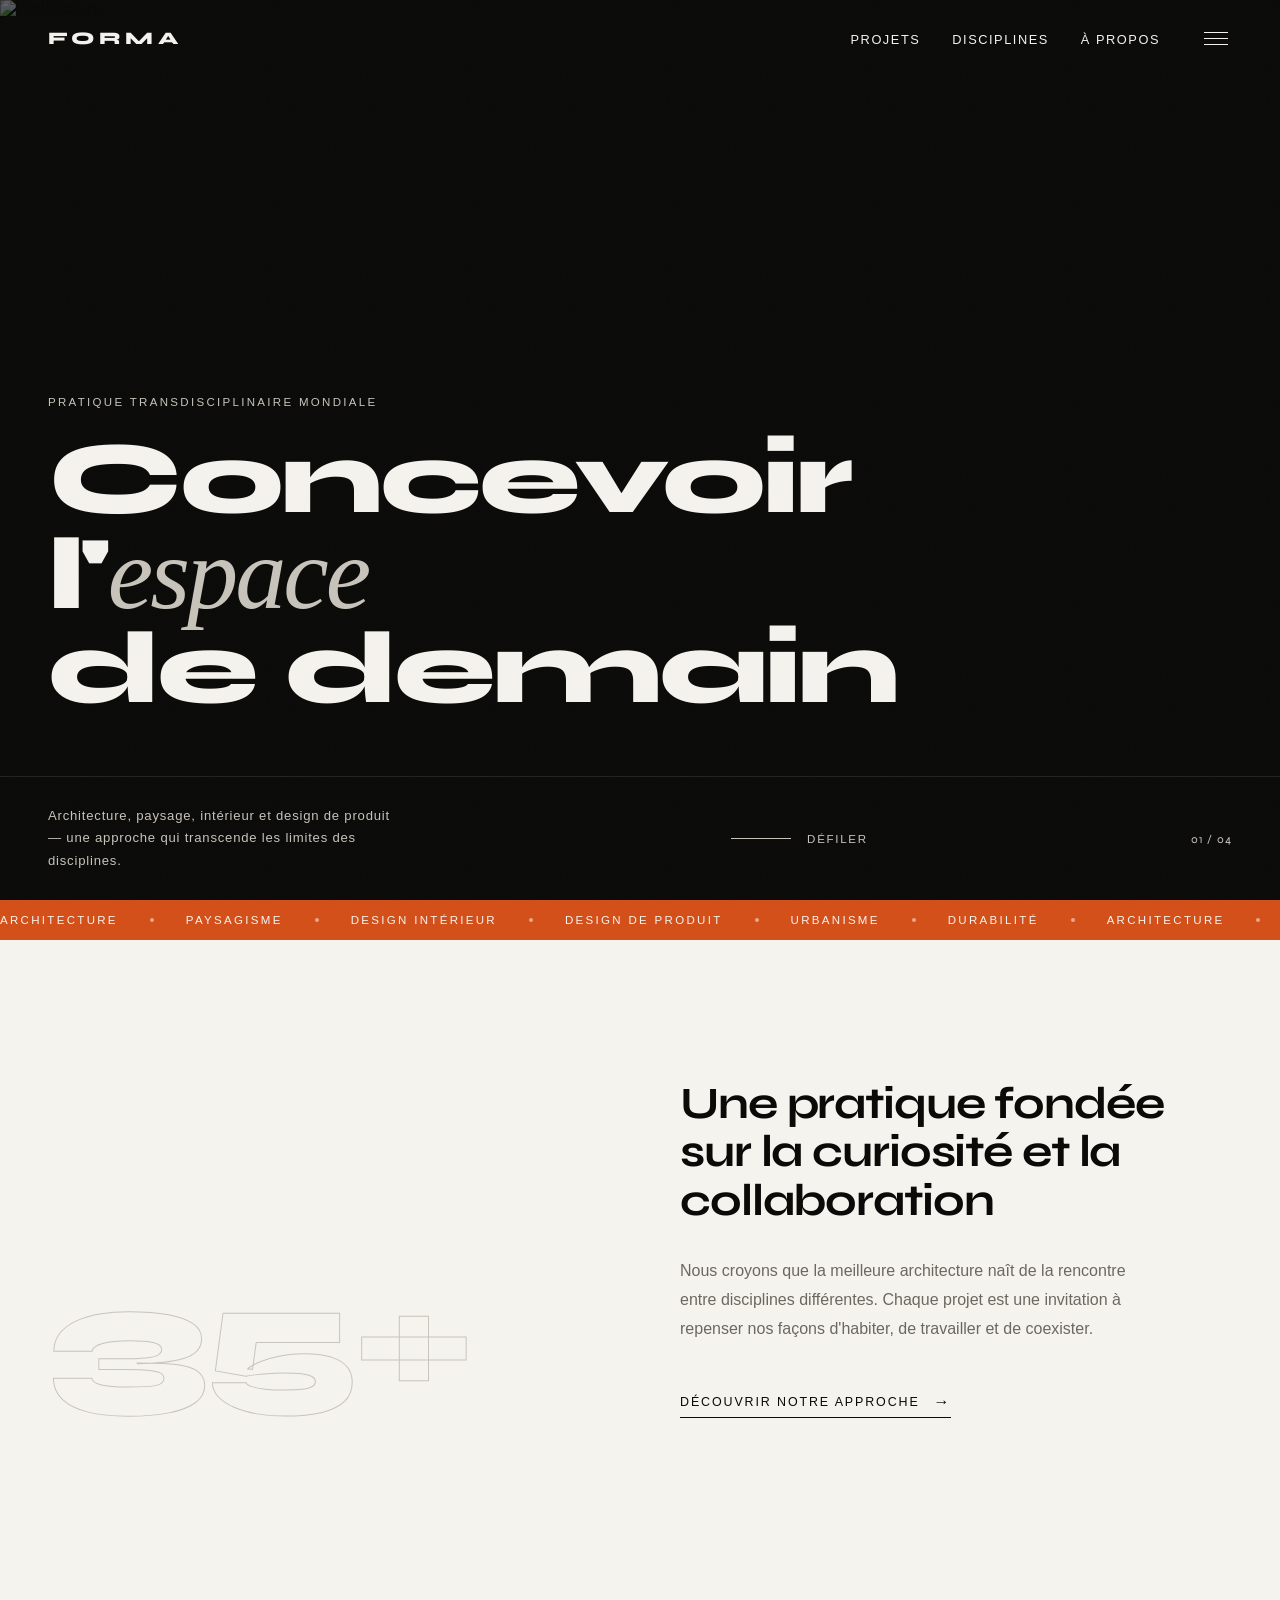
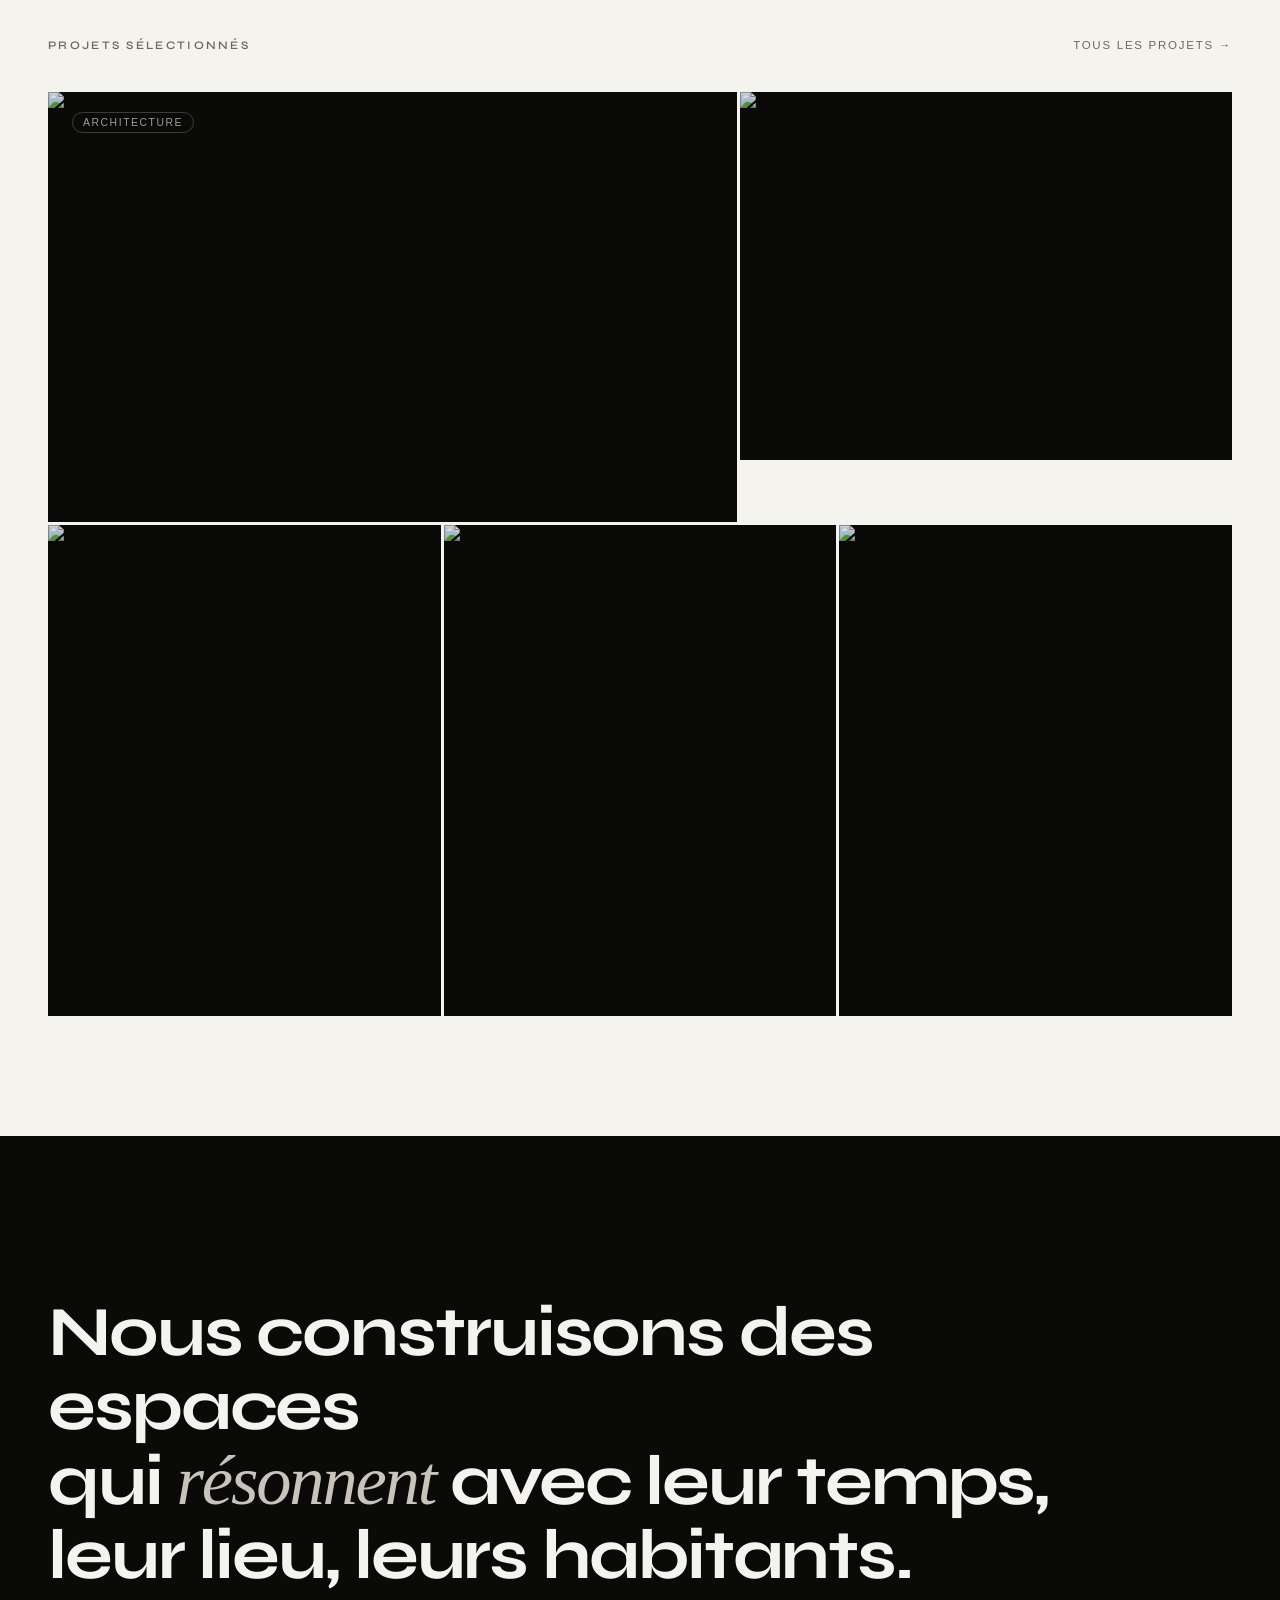
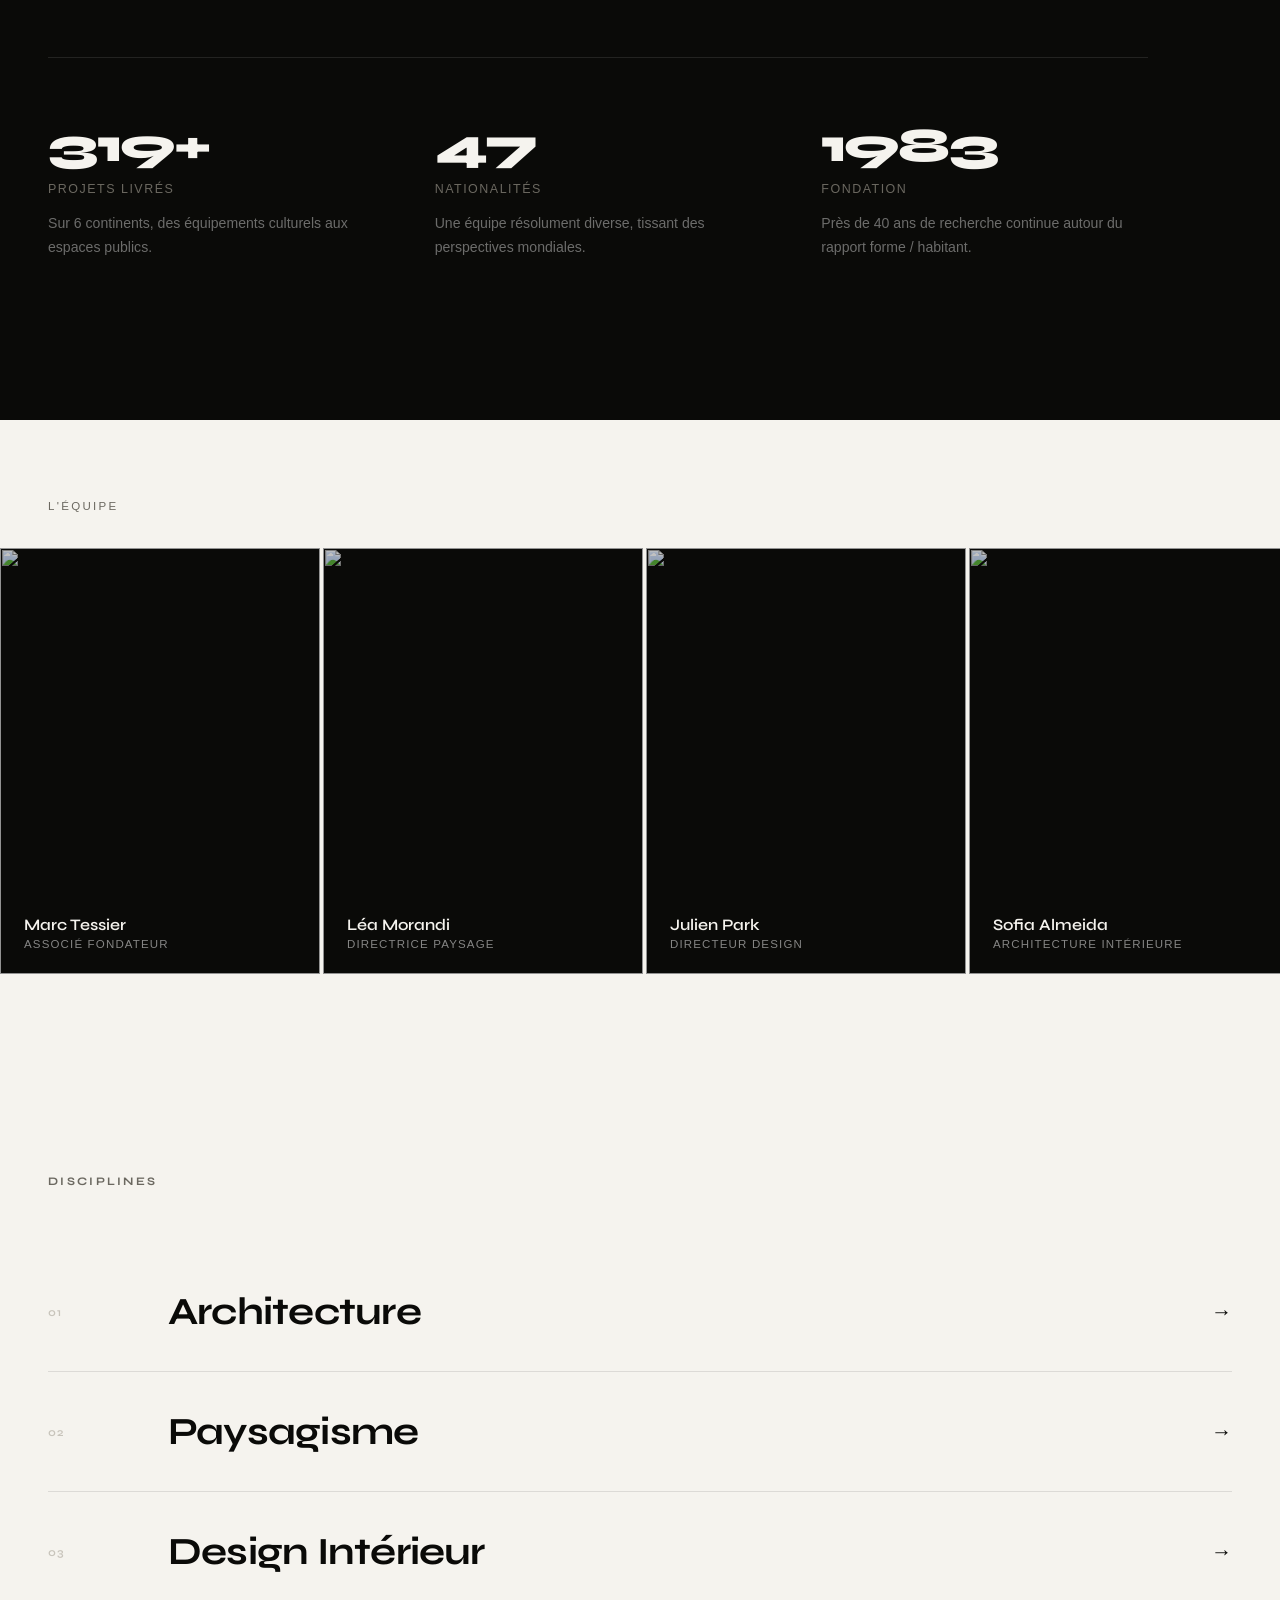
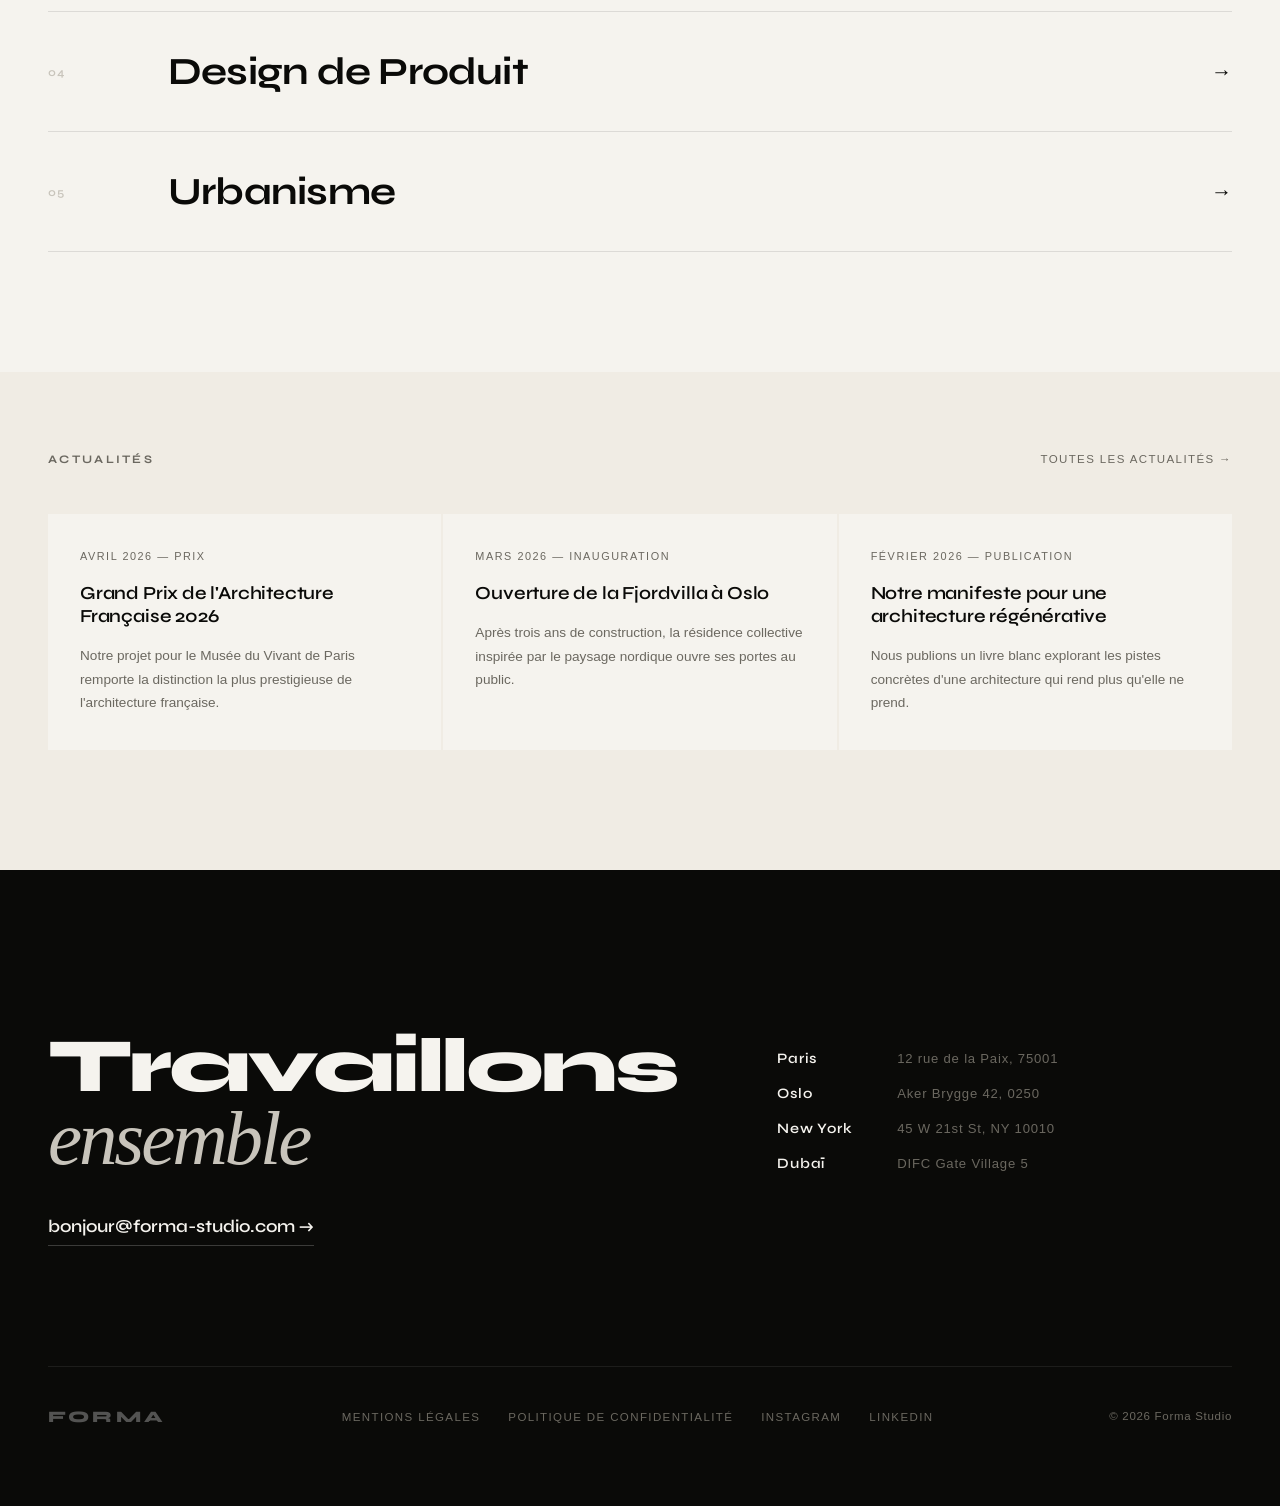
==== index.html @ c15c1950 "Add files via upload" ====
<!DOCTYPE html>
<html lang="fr">
<head>
<meta charset="UTF-8">
<meta name="viewport" content="width=device-width, initial-scale=1.0">
<title>FORMA — Architecture & Design</title>
<link rel="preconnect" href="https://fonts.googleapis.com">
<link rel="preconnect" href="https://fonts.gstatic.com" crossorigin>
<link href="https://fonts.googleapis.com/css2?family=Editorial+New:ital,wght@0,400;0,700;1,400&family=Neue+Montreal:wght@300;400;500&family=Syne:wght@400;500;600;700;800&display=swap" rel="stylesheet">
<link rel="stylesheet" href="styles.css">
</head>
<body>

<!-- CURSOR -->
<div class="cursor" id="cursor"></div>
<div class="cursor-ring" id="cursorRing"></div>

<!-- PAGE TRANSITION -->
<div class="page-transition" id="pageTransition"></div>

<!-- NAV -->
<nav id="mainNav">
  <a href="#" class="nav-logo">Forma</a>
  <div class="nav-right">
    <ul class="nav-links" id="navLinks">
      <li><a href="projets.html">Projets</a></li>
      <li><a href="disciplines.html">Disciplines</a></li>
      <li><a href="apropos.html">À Propos</a></li>
    </ul>
    <button class="menu-btn" id="menuBtn" aria-label="Menu">
      <span></span><span></span><span></span>
    </button>
  </div>
</nav>

<!-- FULLSCREEN MENU -->
<div class="fullmenu" id="fullmenu">
  <ul class="fullmenu-nav">
    <li><a href="projets.html">Projets</a></li>
    <li><a href="disciplines.html">Disciplines</a></li>
    <li><a href="apropos.html">À Propos</a></li>
    <li><a href="actualites.html">Actualités</a></li>
    <li><a href="durabilite.html">Durabilité</a></li>
    <li><a href="#contact">Contact</a></li>
  </ul>
  <div class="fullmenu-info">
    <div>
      <a href="#">Instagram</a><br>
      <a href="#">LinkedIn</a>
    </div>
    <div>
      Paris · Oslo<br>New York · Dubaï
    </div>
  </div>
</div>

<!-- HERO -->
<section class="hero" id="hero">
  <div class="hero-bg" id="heroBg">
    <img class="hero-bg-img active" id="heroImg"
      src="https://images.unsplash.com/photo-1487958449943-2429e8be8625?w=1800&q=80"
      alt="Architecture">
  </div>
  <div class="hero-content">
    <div class="hero-tag">Pratique transdisciplinaire mondiale</div>
    <h1 class="hero-title">
      Concevoir<br>
      l'<em>espace</em><br>
      de demain
    </h1>
  </div>
  <div class="hero-bottom">
    <p class="hero-desc">Architecture, paysage, intérieur et design de produit — une approche qui transcende les limites des disciplines.</p>
    <div class="hero-scroll">
      <div class="scroll-line"></div>
      Défiler
    </div>
    <span class="hero-counter" id="heroCounter">01 / 04</span>
  </div>
</section>

<!-- TICKER -->
<div class="ticker">
  <div class="ticker-inner" id="ticker">
    <div class="ticker-item">Architecture<div class="ticker-dot"></div></div>
    <div class="ticker-item">Paysagisme<div class="ticker-dot"></div></div>
    <div class="ticker-item">Design Intérieur<div class="ticker-dot"></div></div>
    <div class="ticker-item">Design de Produit<div class="ticker-dot"></div></div>
    <div class="ticker-item">Urbanisme<div class="ticker-dot"></div></div>
    <div class="ticker-item">Durabilité<div class="ticker-dot"></div></div>
    <div class="ticker-item">Architecture<div class="ticker-dot"></div></div>
    <div class="ticker-item">Paysagisme<div class="ticker-dot"></div></div>
    <div class="ticker-item">Design Intérieur<div class="ticker-dot"></div></div>
    <div class="ticker-item">Design de Produit<div class="ticker-dot"></div></div>
    <div class="ticker-item">Urbanisme<div class="ticker-dot"></div></div>
    <div class="ticker-item">Durabilité<div class="ticker-dot"></div></div>
  </div>
</div>

<!-- INTRO -->
<section class="intro">
  <div class="intro-number reveal">35+</div>
  <div class="intro-text reveal">
    <h2>Une pratique fondée sur la curiosité et la collaboration</h2>
    <p>Nous croyons que la meilleure architecture naît de la rencontre entre disciplines différentes. Chaque projet est une invitation à repenser nos façons d'habiter, de travailler et de coexister.</p>
    <a href="#" class="btn-link">Découvrir notre approche <span class="arrow">→</span></a>
  </div>
</section>

<!-- PROJECTS GRID -->
<section id="projets">
  <div class="projects-header">
    <h2>Projets sélectionnés</h2>
    <a href="#">Tous les projets →</a>
  </div>
  <div class="projects-grid">

    <div class="project-card reveal">
      <img src="https://images.unsplash.com/photo-1510519138101-570d1dca3d66?w=1200&q=80" alt="Opéra de Bordeaux">
      <div class="project-tag-fixed">Architecture</div>
      <div class="project-info">
        <div class="project-cat">Culture · Bordeaux, FR</div>
        <div class="project-title">Opéra de Bordeaux — Nouvelle Scène</div>
      </div>
    </div>

    <div class="project-card reveal">
      <img src="https://images.unsplash.com/photo-1524758631624-e2822e304c36?w=800&q=80" alt="Résidence Oslo">
      <div class="project-info">
        <div class="project-cat">Résidentiel · Oslo, NO</div>
        <div class="project-title">Fjordvilla Résidence</div>
      </div>
    </div>

    <div class="project-card reveal">
      <img src="https://images.unsplash.com/photo-1604328698692-f76ea9498e76?w=800&q=80" alt="Musée">
      <div class="project-info">
        <div class="project-cat">Musée · Paris, FR</div>
        <div class="project-title">Musée du Vivant</div>
      </div>
    </div>

    <div class="project-card reveal">
      <img src="https://images.unsplash.com/photo-1600585154340-be6161a56a0c?w=800&q=80" alt="Intérieur">
      <div class="project-info">
        <div class="project-cat">Intérieur · Genève, CH</div>
        <div class="project-title">Siège Global Finance</div>
      </div>
    </div>

    <div class="project-card reveal">
      <img src="https://images.unsplash.com/photo-1486325212027-8081e485255e?w=800&q=80" alt="Paysage">
      <div class="project-info">
        <div class="project-cat">Paysage · Dubaï, UAE</div>
        <div class="project-title">Desert Oasis Plaza</div>
      </div>
    </div>

  </div>
</section>

<!-- STATEMENT -->
<section class="statement">
  <div class="statement-inner">
    <h2 class="reveal">
      Nous construisons des espaces<br>
      qui <em>résonnent</em> avec leur temps,<br>
      leur lieu, leurs habitants.
    </h2>
    <div class="statement-cols">
      <div class="stat-block reveal">
        <div class="stat-number">320+</div>
        <div class="stat-label">Projets livrés</div>
        <div class="stat-desc">Sur 6 continents, des équipements culturels aux espaces publics.</div>
      </div>
      <div class="stat-block reveal">
        <div class="stat-number">48</div>
        <div class="stat-label">Nationalités</div>
        <div class="stat-desc">Une équipe résolument diverse, tissant des perspectives mondiales.</div>
      </div>
      <div class="stat-block reveal">
        <div class="stat-number">1987</div>
        <div class="stat-label">Fondation</div>
        <div class="stat-desc">Près de 40 ans de recherche continue autour du rapport forme / habitant.</div>
      </div>
    </div>
  </div>
</section>

<!-- HORIZONTAL SCROLL — PEOPLE -->
<section class="hscroll-section">
  <div class="hscroll-label">L'équipe</div>
  <div class="hscroll-track">
    <div class="hscroll-card">
      <img src="https://images.unsplash.com/photo-1507003211169-0a1dd7228f2d?w=600&q=80" alt="">
      <div class="hscroll-card-info">
        <div class="hscroll-card-name">Marc Tessier</div>
        <div class="hscroll-card-role">Associé fondateur</div>
      </div>
    </div>
    <div class="hscroll-card">
      <img src="https://images.unsplash.com/photo-1494790108377-be9c29b29330?w=600&q=80" alt="">
      <div class="hscroll-card-info">
        <div class="hscroll-card-name">Léa Morandi</div>
        <div class="hscroll-card-role">Directrice Paysage</div>
      </div>
    </div>
    <div class="hscroll-card">
      <img src="https://images.unsplash.com/photo-1472099645785-5658abf4ff4e?w=600&q=80" alt="">
      <div class="hscroll-card-info">
        <div class="hscroll-card-name">Julien Park</div>
        <div class="hscroll-card-role">Directeur Design</div>
      </div>
    </div>
    <div class="hscroll-card">
      <img src="https://images.unsplash.com/photo-1534528741775-53994a69daeb?w=600&q=80" alt="">
      <div class="hscroll-card-info">
        <div class="hscroll-card-name">Sofia Almeida</div>
        <div class="hscroll-card-role">Architecture Intérieure</div>
      </div>
    </div>
    <div class="hscroll-card">
      <img src="https://images.unsplash.com/photo-1500648767791-00dcc994a43e?w=600&q=80" alt="">
      <div class="hscroll-card-info">
        <div class="hscroll-card-name">Antoine Vidal</div>
        <div class="hscroll-card-role">Durabilité</div>
      </div>
    </div>
    <div class="hscroll-card">
      <img src="https://images.unsplash.com/photo-1517841905240-472988babdf9?w=600&q=80" alt="">
      <div class="hscroll-card-info">
        <div class="hscroll-card-name">Emma Richter</div>
        <div class="hscroll-card-role">Design Produit</div>
      </div>
    </div>
  </div>
</section>

<!-- DISCIPLINES -->
<section class="disciplines" id="disciplines">
  <div class="disciplines-header">
    <h2>Disciplines</h2>
  </div>
  <div class="disciplines-list">
    <a href="#" class="discipline-item reveal">
      <span class="discipline-num">01</span>
      <span class="discipline-name">Architecture</span>
      <span class="discipline-arrow">→</span>
    </a>
    <a href="#" class="discipline-item reveal">
      <span class="discipline-num">02</span>
      <span class="discipline-name">Paysagisme</span>
      <span class="discipline-arrow">→</span>
    </a>
    <a href="#" class="discipline-item reveal">
      <span class="discipline-num">03</span>
      <span class="discipline-name">Design Intérieur</span>
      <span class="discipline-arrow">→</span>
    </a>
    <a href="#" class="discipline-item reveal">
      <span class="discipline-num">04</span>
      <span class="discipline-name">Design de Produit</span>
      <span class="discipline-arrow">→</span>
    </a>
    <a href="#" class="discipline-item reveal">
      <span class="discipline-num">05</span>
      <span class="discipline-name">Urbanisme</span>
      <span class="discipline-arrow">→</span>
    </a>
  </div>
</section>

<!-- NEWS -->
<section class="news">
  <div class="news-header">
    <h2>Actualités</h2>
    <a href="#">Toutes les actualités →</a>
  </div>
  <div class="news-grid">
    <a href="#" class="news-card reveal">
      <div class="news-date">Avril 2026 — Prix</div>
      <h3 class="news-title">Grand Prix de l'Architecture Française 2026</h3>
      <p class="news-excerpt">Notre projet pour le Musée du Vivant de Paris remporte la distinction la plus prestigieuse de l'architecture française.</p>
    </a>
    <a href="#" class="news-card reveal">
      <div class="news-date">Mars 2026 — Inauguration</div>
      <h3 class="news-title">Ouverture de la Fjordvilla à Oslo</h3>
      <p class="news-excerpt">Après trois ans de construction, la résidence collective inspirée par le paysage nordique ouvre ses portes au public.</p>
    </a>
    <a href="#" class="news-card reveal">
      <div class="news-date">Février 2026 — Publication</div>
      <h3 class="news-title">Notre manifeste pour une architecture régénérative</h3>
      <p class="news-excerpt">Nous publions un livre blanc explorant les pistes concrètes d'une architecture qui rend plus qu'elle ne prend.</p>
    </a>
  </div>
</section>

<!-- CONTACT / FOOTER -->
<section class="contact-section" id="contact">
  <div class="contact-inner">
    <div class="contact-left">
      <h2 class="reveal">Travaillons<br><em>ensemble</em></h2>
      <a href="mailto:bonjour@forma-studio.com" class="contact-email reveal">
        bonjour@forma-studio.com →
      </a>
    </div>
    <div class="contact-right reveal">
      <ul class="studios-list">
        <li><span class="city">Paris</span> 12 rue de la Paix, 75001</li>
        <li><span class="city">Oslo</span> Aker Brygge 42, 0250</li>
        <li><span class="city">New York</span> 45 W 21st St, NY 10010</li>
        <li><span class="city">Dubaï</span> DIFC Gate Village 5</li>
      </ul>
    </div>
  </div>
  <div class="footer-bottom">
    <span class="footer-logo">Forma</span>
    <ul class="footer-links">
      <li><a href="#">Mentions légales</a></li>
      <li><a href="#">Politique de confidentialité</a></li>
      <li><a href="#">Instagram</a></li>
      <li><a href="#">LinkedIn</a></li>
    </ul>
    <span class="footer-copy">© 2026 Forma Studio</span>
  </div>
</section>

<script src="main.js"></script>
</body>
</html>
---- styles.css ----
:root {
  --black: #0a0a08;
  --white: #f5f3ee;
  --warm-gray: #c8c4bb;
  --accent: #d4501a;
  --mid: #6b6860;
  --font-display: 'Syne', sans-serif;
  --font-body: 'Neue Montreal', 'DM Sans', sans-serif;
  --font-serif: 'Georgia', serif;
}

*, *::before, *::after { margin: 0; padding: 0; box-sizing: border-box; }

html { scroll-behavior: smooth; }

body {
  background: var(--white);
  color: var(--black);
  font-family: var(--font-body);
  font-weight: 300;
  overflow-x: hidden;
  cursor: none;
}

/* CUSTOM CURSOR */
.cursor {
  position: fixed;
  width: 10px;
  height: 10px;
  background: var(--black);
  border-radius: 50%;
  pointer-events: none;
  z-index: 9999;
  transform: translate(-50%, -50%);
  transition: transform 0.1s ease, width 0.3s ease, height 0.3s ease, background 0.3s ease;
  mix-blend-mode: difference;
}

.cursor-ring {
  position: fixed;
  width: 36px;
  height: 36px;
  border: 1px solid var(--black);
  border-radius: 50%;
  pointer-events: none;
  z-index: 9998;
  transform: translate(-50%, -50%);
  transition: transform 0.18s ease, width 0.3s ease, height 0.3s ease, opacity 0.3s ease;
  mix-blend-mode: difference;
  opacity: 0.6;
}

.cursor.hover { width: 20px; height: 20px; }
.cursor-ring.hover { width: 60px; height: 60px; opacity: 1; }

/* NOISE OVERLAY */
body::before {
  content: '';
  position: fixed;
  inset: 0;
  opacity: 0.03;
  background-image: url("data:image/svg+xml,%3Csvg viewBox='0 0 256 256' xmlns='http://www.w3.org/2000/svg'%3E%3Cfilter id='noise'%3E%3CfeTurbulence type='fractalNoise' baseFrequency='0.9' numOctaves='4' stitchTiles='stitch'/%3E%3C/filter%3E%3Crect width='100%25' height='100%25' filter='url(%23noise)'/%3E%3C/svg%3E");
  background-size: 200px 200px;
  pointer-events: none;
  z-index: 9997;
}

/* NAV */
nav {
  position: fixed;
  top: 0;
  left: 0;
  right: 0;
  z-index: 100;
  display: flex;
  align-items: center;
  justify-content: space-between;
  padding: 28px 48px;
  mix-blend-mode: normal;
}

.nav-logo {
  font-family: var(--font-display);
  font-weight: 800;
  font-size: 1.1rem;
  letter-spacing: 0.25em;
  text-transform: uppercase;
  color: var(--black);
  text-decoration: none;
  transition: color 0.3s ease;
}

.nav-logo.inverted { color: var(--white); }

.nav-right {
  display: flex;
  align-items: center;
  gap: 40px;
}

.nav-links {
  display: flex;
  gap: 32px;
  list-style: none;
}

.nav-links a {
  font-size: 0.8rem;
  letter-spacing: 0.12em;
  text-transform: uppercase;
  text-decoration: none;
  color: var(--black);
  font-weight: 400;
  position: relative;
  transition: color 0.3s;
}

.nav-links a::after {
  content: '';
  position: absolute;
  bottom: -2px;
  left: 0;
  width: 0;
  height: 1px;
  background: var(--black);
  transition: width 0.35s ease;
}

.nav-links a:hover::after { width: 100%; }

nav.dark .nav-links a,
nav.dark .nav-logo { color: var(--white); }
nav.dark .nav-links a::after { background: var(--white); }

.menu-btn {
  background: none;
  border: none;
  cursor: none;
  display: flex;
  flex-direction: column;
  gap: 5px;
  padding: 4px;
}

.menu-btn span {
  display: block;
  width: 24px;
  height: 1px;
  background: var(--black);
  transition: all 0.35s ease;
  transform-origin: center;
}

nav.dark .menu-btn span { background: var(--white); }

.menu-btn.open span:nth-child(1) { transform: translateY(6px) rotate(45deg); }
.menu-btn.open span:nth-child(2) { opacity: 0; }
.menu-btn.open span:nth-child(3) { transform: translateY(-6px) rotate(-45deg); }

/* FULLSCREEN MENU */
.fullmenu {
  position: fixed;
  inset: 0;
  background: var(--black);
  z-index: 90;
  display: flex;
  align-items: center;
  justify-content: space-between;
  padding: 120px 48px 80px;
  opacity: 0;
  pointer-events: none;
  transition: opacity 0.5s ease;
}

.fullmenu.open { opacity: 1; pointer-events: all; }

.fullmenu-nav {
  list-style: none;
  display: flex;
  flex-direction: column;
  gap: 8px;
}

.fullmenu-nav li { overflow: hidden; }

.fullmenu-nav a {
  display: block;
  font-family: var(--font-display);
  font-size: clamp(2.5rem, 5vw, 4.5rem);
  font-weight: 700;
  color: var(--warm-gray);
  text-decoration: none;
  letter-spacing: -0.02em;
  transition: color 0.2s, transform 0.2s;
  transform: translateY(110%);
}

.fullmenu.open .fullmenu-nav a {
  transform: translateY(0);
  transition: color 0.2s, transform 0.5s cubic-bezier(0.16, 1, 0.3, 1);
}

.fullmenu.open .fullmenu-nav li:nth-child(1) a { transition-delay: 0.05s; }
.fullmenu.open .fullmenu-nav li:nth-child(2) a { transition-delay: 0.1s; }
.fullmenu.open .fullmenu-nav li:nth-child(3) a { transition-delay: 0.15s; }
.fullmenu.open .fullmenu-nav li:nth-child(4) a { transition-delay: 0.2s; }
.fullmenu.open .fullmenu-nav li:nth-child(5) a { transition-delay: 0.25s; }
.fullmenu.open .fullmenu-nav li:nth-child(6) a { transition-delay: 0.3s; }

.fullmenu-nav a:hover { color: var(--white); }

.fullmenu-info {
  display: flex;
  flex-direction: column;
  justify-content: flex-end;
  gap: 48px;
  color: var(--mid);
  font-size: 0.8rem;
  letter-spacing: 0.08em;
  text-transform: uppercase;
  padding-bottom: 20px;
}

.fullmenu-info a { color: var(--mid); text-decoration: none; transition: color 0.2s; }
.fullmenu-info a:hover { color: var(--white); }

/* HERO */
.hero {
  height: 100vh;
  min-height: 700px;
  display: grid;
  grid-template-rows: 1fr auto;
  background: var(--black);
  position: relative;
  overflow: hidden;
}

.hero-bg {
  position: absolute;
  inset: 0;
  z-index: 0;
}

.hero-bg-img {
  width: 100%;
  height: 100%;
  object-fit: cover;
  opacity: 0;
  transition: opacity 1.2s ease;
  position: absolute;
  inset: 0;
}

.hero-bg-img.active { opacity: 0.35; }

.hero-content {
  position: relative;
  z-index: 2;
  display: flex;
  flex-direction: column;
  justify-content: flex-end;
  padding: 0 48px 60px;
}

.hero-tag {
  font-size: 0.72rem;
  letter-spacing: 0.2em;
  text-transform: uppercase;
  color: var(--warm-gray);
  margin-bottom: 24px;
  opacity: 0;
  transform: translateY(20px);
  animation: fadeUp 0.8s ease 0.4s forwards;
}

.hero-title {
  font-family: var(--font-display);
  font-weight: 800;
  font-size: clamp(3.5rem, 8vw, 9rem);
  line-height: 0.92;
  letter-spacing: -0.03em;
  color: var(--white);
  opacity: 0;
  transform: translateY(30px);
  animation: fadeUp 1s ease 0.5s forwards;
}

.hero-title em {
  font-style: italic;
  font-family: var(--font-serif);
  font-weight: 400;
  color: var(--warm-gray);
}

.hero-bottom {
  position: relative;
  z-index: 2;
  display: flex;
  align-items: center;
  justify-content: space-between;
  padding: 28px 48px;
  border-top: 1px solid rgba(255,255,255,0.1);
}

.hero-desc {
  color: var(--warm-gray);
  font-size: 0.82rem;
  letter-spacing: 0.06em;
  max-width: 360px;
  line-height: 1.7;
  opacity: 0;
  animation: fadeUp 0.8s ease 0.8s forwards;
}

.hero-scroll {
  display: flex;
  align-items: center;
  gap: 16px;
  color: var(--warm-gray);
  font-size: 0.72rem;
  letter-spacing: 0.15em;
  text-transform: uppercase;
  opacity: 0;
  animation: fadeUp 0.8s ease 1s forwards;
}

.scroll-line {
  width: 60px;
  height: 1px;
  background: var(--warm-gray);
  position: relative;
  overflow: hidden;
}

.scroll-line::after {
  content: '';
  position: absolute;
  top: 0;
  left: -100%;
  width: 100%;
  height: 100%;
  background: var(--white);
  animation: scrollAnim 2s ease infinite 1.5s;
}

@keyframes scrollAnim {
  0% { left: -100%; }
  50% { left: 0%; }
  100% { left: 100%; }
}

.hero-counter {
  color: var(--warm-gray);
  font-size: 0.72rem;
  letter-spacing: 0.1em;
  font-family: var(--font-display);
  opacity: 0;
  animation: fadeUp 0.8s ease 1.1s forwards;
}

/* MARQUEE TICKER */
.ticker {
  background: var(--accent);
  overflow: hidden;
  padding: 14px 0;
}

.ticker-inner {
  display: flex;
  gap: 0;
  white-space: nowrap;
  animation: marquee 20s linear infinite;
}

.ticker-item {
  display: flex;
  align-items: center;
  gap: 32px;
  padding-right: 32px;
  font-size: 0.72rem;
  letter-spacing: 0.2em;
  text-transform: uppercase;
  color: var(--white);
  font-weight: 500;
}

.ticker-dot {
  width: 4px;
  height: 4px;
  border-radius: 50%;
  background: rgba(255,255,255,0.5);
  flex-shrink: 0;
}

@keyframes marquee {
  from { transform: translateX(0); }
  to { transform: translateX(-50%); }
}

/* INTRO SECTION */
.intro {
  padding: 140px 48px;
  display: grid;
  grid-template-columns: 1fr 1fr;
  gap: 80px;
  align-items: end;
}

.intro-number {
  font-family: var(--font-display);
  font-size: clamp(5rem, 12vw, 11rem);
  font-weight: 800;
  color: transparent;
  -webkit-text-stroke: 1px var(--warm-gray);
  line-height: 1;
  letter-spacing: -0.04em;
  user-select: none;
}

.intro-text h2 {
  font-family: var(--font-display);
  font-size: clamp(2rem, 3.5vw, 3.2rem);
  font-weight: 700;
  line-height: 1.08;
  letter-spacing: -0.025em;
  margin-bottom: 32px;
}

.intro-text p {
  font-size: 1rem;
  line-height: 1.8;
  color: var(--mid);
  max-width: 480px;
  margin-bottom: 48px;
}

.btn-link {
  display: inline-flex;
  align-items: center;
  gap: 14px;
  font-size: 0.78rem;
  letter-spacing: 0.15em;
  text-transform: uppercase;
  text-decoration: none;
  color: var(--black);
  font-weight: 500;
  border-bottom: 1px solid var(--black);
  padding-bottom: 6px;
  transition: gap 0.3s ease, color 0.3s;
}

.btn-link:hover { gap: 22px; }

.btn-link .arrow {
  font-size: 1rem;
  transition: transform 0.3s ease;
}

.btn-link:hover .arrow { transform: translateX(6px); }

/* PROJECTS GRID */
.projects-header {
  padding: 80px 48px 40px;
  display: flex;
  align-items: baseline;
  justify-content: space-between;
}

.projects-header h2 {
  font-family: var(--font-display);
  font-size: 0.72rem;
  letter-spacing: 0.2em;
  text-transform: uppercase;
  font-weight: 600;
  color: var(--mid);
}

.projects-header a {
  font-size: 0.72rem;
  letter-spacing: 0.15em;
  text-transform: uppercase;
  text-decoration: none;
  color: var(--mid);
  transition: color 0.2s;
}

.projects-header a:hover { color: var(--black); }

.projects-grid {
  padding: 0 48px 120px;
  display: grid;
  grid-template-columns: repeat(12, 1fr);
  grid-template-rows: auto auto;
  gap: 3px;
}

.project-card {
  position: relative;
  overflow: hidden;
  background: var(--black);
  cursor: none;
}

.project-card:nth-child(1) {
  grid-column: 1 / 8;
  grid-row: 1;
  aspect-ratio: 16/10;
}

.project-card:nth-child(2) {
  grid-column: 8 / 13;
  grid-row: 1;
  aspect-ratio: 4/3;
}

.project-card:nth-child(3) {
  grid-column: 1 / 5;
  grid-row: 2;
  aspect-ratio: 4/5;
}

.project-card:nth-child(4) {
  grid-column: 5 / 9;
  grid-row: 2;
  aspect-ratio: 4/5;
}

.project-card:nth-child(5) {
  grid-column: 9 / 13;
  grid-row: 2;
  aspect-ratio: 4/5;
}

.project-card img {
  width: 100%;
  height: 100%;
  object-fit: cover;
  transition: transform 0.7s cubic-bezier(0.16, 1, 0.3, 1), opacity 0.4s;
  opacity: 0.85;
  display: block;
}

.project-card:hover img {
  transform: scale(1.04);
  opacity: 1;
}

.project-info {
  position: absolute;
  bottom: 0;
  left: 0;
  right: 0;
  padding: 20px 24px;
  background: linear-gradient(transparent, rgba(0,0,0,0.75));
  transform: translateY(8px);
  transition: transform 0.4s ease;
  opacity: 0;
  transition: opacity 0.4s, transform 0.4s;
}

.project-card:hover .project-info { opacity: 1; transform: translateY(0); }

.project-cat {
  font-size: 0.68rem;
  letter-spacing: 0.18em;
  text-transform: uppercase;
  color: var(--warm-gray);
  margin-bottom: 4px;
}

.project-title {
  font-family: var(--font-display);
  font-size: 1.05rem;
  font-weight: 600;
  color: var(--white);
  line-height: 1.2;
}

.project-tag-fixed {
  position: absolute;
  top: 20px;
  left: 24px;
  font-size: 0.65rem;
  letter-spacing: 0.15em;
  text-transform: uppercase;
  color: rgba(255,255,255,0.6);
  border: 1px solid rgba(255,255,255,0.2);
  padding: 4px 10px;
  border-radius: 20px;
}

/* STATEMENT SECTION */
.statement {
  background: var(--black);
  padding: 160px 48px;
  color: var(--white);
}

.statement-inner {
  max-width: 1100px;
}

.statement h2 {
  font-family: var(--font-display);
  font-size: clamp(2.5rem, 5.5vw, 5.5rem);
  font-weight: 700;
  line-height: 1.05;
  letter-spacing: -0.03em;
  margin-bottom: 64px;
}

.statement h2 em {
  font-style: italic;
  font-family: var(--font-serif);
  font-weight: 400;
  color: var(--warm-gray);
}

.statement-cols {
  display: grid;
  grid-template-columns: 1fr 1fr 1fr;
  gap: 60px;
  padding-top: 64px;
  border-top: 1px solid rgba(255,255,255,0.1);
}

.stat-block {}

.stat-number {
  font-family: var(--font-display);
  font-size: 3rem;
  font-weight: 800;
  color: var(--white);
  letter-spacing: -0.04em;
  line-height: 1;
  margin-bottom: 12px;
}

.stat-label {
  font-size: 0.78rem;
  letter-spacing: 0.12em;
  text-transform: uppercase;
  color: var(--mid);
  margin-bottom: 16px;
}

.stat-desc {
  font-size: 0.88rem;
  line-height: 1.7;
  color: rgba(255,255,255,0.4);
}

/* DISCIPLINES */
.disciplines {
  padding: 120px 48px;
}

.disciplines-header {
  display: flex;
  justify-content: space-between;
  align-items: baseline;
  margin-bottom: 64px;
}

.disciplines-header h2 {
  font-family: var(--font-display);
  font-size: 0.72rem;
  letter-spacing: 0.2em;
  text-transform: uppercase;
  color: var(--mid);
}

.disciplines-list {
  display: flex;
  flex-direction: column;
  gap: 0;
}

.discipline-item {
  display: grid;
  grid-template-columns: 80px 1fr auto;
  align-items: center;
  gap: 40px;
  padding: 36px 0;
  border-bottom: 1px solid rgba(0,0,0,0.1);
  text-decoration: none;
  color: var(--black);
  transition: padding-left 0.4s cubic-bezier(0.16,1,0.3,1);
  position: relative;
  overflow: hidden;
}

.discipline-item::before {
  content: '';
  position: absolute;
  left: 0;
  top: 0;
  bottom: 0;
  width: 0;
  background: var(--black);
  transition: width 0.4s cubic-bezier(0.16,1,0.3,1);
  z-index: -1;
}

.discipline-item:hover { color: var(--white); padding-left: 24px; }
.discipline-item:hover::before { width: 100%; }

.discipline-num {
  font-family: var(--font-display);
  font-size: 0.72rem;
  font-weight: 600;
  letter-spacing: 0.1em;
  color: var(--warm-gray);
  transition: color 0.4s;
}

.discipline-item:hover .discipline-num { color: rgba(255,255,255,0.4); }

.discipline-name {
  font-family: var(--font-display);
  font-size: clamp(1.4rem, 3vw, 2.5rem);
  font-weight: 700;
  letter-spacing: -0.02em;
}

.discipline-arrow {
  font-size: 1.3rem;
  transition: transform 0.3s;
}

.discipline-item:hover .discipline-arrow { transform: translateX(8px); }

/* FEATURED NEWS */
.news {
  padding: 80px 48px 120px;
  background: #f0ece4;
}

.news-header {
  display: flex;
  justify-content: space-between;
  align-items: baseline;
  margin-bottom: 48px;
}

.news-header h2 {
  font-family: var(--font-display);
  font-size: 0.72rem;
  letter-spacing: 0.2em;
  text-transform: uppercase;
  color: var(--mid);
}

.news-header a {
  font-size: 0.72rem;
  letter-spacing: 0.12em;
  text-transform: uppercase;
  text-decoration: none;
  color: var(--mid);
  transition: color 0.2s;
}

.news-header a:hover { color: var(--black); }

.news-grid {
  display: grid;
  grid-template-columns: repeat(3, 1fr);
  gap: 2px;
}

.news-card {
  background: var(--white);
  padding: 36px 32px;
  text-decoration: none;
  color: var(--black);
  display: block;
  transition: background 0.3s;
  position: relative;
  overflow: hidden;
}

.news-card::after {
  content: '→';
  position: absolute;
  bottom: 32px;
  right: 32px;
  font-size: 1.1rem;
  opacity: 0;
  transform: translate(-6px, 6px);
  transition: opacity 0.3s, transform 0.3s;
}

.news-card:hover { background: var(--black); color: var(--white); }
.news-card:hover::after { opacity: 1; transform: translate(0, 0); }

.news-date {
  font-size: 0.68rem;
  letter-spacing: 0.14em;
  text-transform: uppercase;
  color: var(--mid);
  margin-bottom: 20px;
  transition: color 0.3s;
}

.news-card:hover .news-date { color: var(--warm-gray); }

.news-title {
  font-family: var(--font-display);
  font-size: 1.15rem;
  font-weight: 600;
  line-height: 1.25;
  letter-spacing: -0.01em;
  margin-bottom: 16px;
}

.news-excerpt {
  font-size: 0.85rem;
  line-height: 1.7;
  color: var(--mid);
  transition: color 0.3s;
}

.news-card:hover .news-excerpt { color: var(--warm-gray); }

/* CONTACT / FOOTER */
.contact-section {
  background: var(--black);
  padding: 160px 48px 80px;
  color: var(--white);
}

.contact-inner {
  display: grid;
  grid-template-columns: 1fr 1fr;
  gap: 100px;
  margin-bottom: 120px;
}

.contact-left h2 {
  font-family: var(--font-display);
  font-size: clamp(3rem, 6vw, 6rem);
  font-weight: 800;
  letter-spacing: -0.04em;
  line-height: 0.95;
  margin-bottom: 40px;
}

.contact-left h2 em {
  font-style: italic;
  font-family: var(--font-serif);
  font-weight: 400;
  color: var(--warm-gray);
}

.contact-email {
  display: inline-flex;
  align-items: center;
  gap: 14px;
  font-family: var(--font-display);
  font-size: 1.1rem;
  font-weight: 600;
  color: var(--white);
  text-decoration: none;
  border-bottom: 1px solid rgba(255,255,255,0.2);
  padding-bottom: 8px;
  transition: border-color 0.3s, gap 0.3s;
}

.contact-email:hover { border-color: var(--white); gap: 22px; }

.contact-right {
  padding-top: 20px;
  display: flex;
  flex-direction: column;
  justify-content: space-between;
}

.studios-list {
  list-style: none;
  display: flex;
  flex-direction: column;
  gap: 18px;
}

.studios-list li {
  display: flex;
  align-items: baseline;
  gap: 20px;
  font-size: 0.82rem;
  letter-spacing: 0.06em;
  color: var(--mid);
}

.studios-list .city {
  font-family: var(--font-display);
  font-weight: 600;
  color: var(--white);
  min-width: 100px;
  font-size: 0.9rem;
}

.footer-bottom {
  display: flex;
  align-items: center;
  justify-content: space-between;
  padding-top: 40px;
  border-top: 1px solid rgba(255,255,255,0.08);
}

.footer-logo {
  font-family: var(--font-display);
  font-weight: 800;
  font-size: 1rem;
  letter-spacing: 0.2em;
  text-transform: uppercase;
  color: rgba(255,255,255,0.3);
}

.footer-links {
  display: flex;
  gap: 28px;
  list-style: none;
}

.footer-links a {
  font-size: 0.72rem;
  letter-spacing: 0.12em;
  text-transform: uppercase;
  text-decoration: none;
  color: var(--mid);
  transition: color 0.2s;
}

.footer-links a:hover { color: var(--white); }

.footer-copy {
  font-size: 0.72rem;
  color: var(--mid);
  letter-spacing: 0.06em;
}

/* PAGE TRANSITION */
.page-transition {
  position: fixed;
  inset: 0;
  background: var(--black);
  z-index: 9990;
  transform: scaleY(0);
  transform-origin: bottom;
  pointer-events: none;
}

/* SCROLL REVEAL */
.reveal {
  opacity: 0;
  transform: translateY(40px);
  transition: opacity 0.9s cubic-bezier(0.16,1,0.3,1), transform 0.9s cubic-bezier(0.16,1,0.3,1);
}

.reveal.visible { opacity: 1; transform: translateY(0); }

@keyframes fadeUp {
  to { opacity: 1; transform: translateY(0); }
}

/* HORIZONTAL SCROLL */
.hscroll-section {
  padding: 80px 0;
  overflow: hidden;
  position: relative;
}

.hscroll-label {
  padding: 0 48px;
  font-size: 0.72rem;
  letter-spacing: 0.2em;
  text-transform: uppercase;
  color: var(--mid);
  margin-bottom: 36px;
}

.hscroll-track {
  display: flex;
  gap: 3px;
  padding: 0 48px;
  overflow-x: auto;
  scrollbar-width: none;
  -ms-overflow-style: none;
  scroll-snap-type: x mandatory;
}

.hscroll-track::-webkit-scrollbar { display: none; }

.hscroll-card {
  flex: 0 0 320px;
  aspect-ratio: 3/4;
  background: var(--black);
  position: relative;
  overflow: hidden;
  cursor: none;
  scroll-snap-align: start;
}

.hscroll-card img {
  width: 100%;
  height: 100%;
  object-fit: cover;
  opacity: 0.75;
  transition: opacity 0.4s, transform 0.7s cubic-bezier(0.16,1,0.3,1);
}

.hscroll-card:hover img { opacity: 1; transform: scale(1.05); }

.hscroll-card-info {
  position: absolute;
  bottom: 24px;
  left: 24px;
  right: 24px;
}

.hscroll-card-name {
  font-family: var(--font-display);
  font-weight: 600;
  font-size: 1rem;
  color: var(--white);
  margin-bottom: 4px;
}

.hscroll-card-role {
  font-size: 0.72rem;
  letter-spacing: 0.1em;
  text-transform: uppercase;
  color: rgba(255,255,255,0.5);
}

/* PAGE LAYOUTS */
.page-header {
  height: 60vh;
  background: var(--black);
  position: relative;
  display: flex;
  align-items: flex-end;
  color: var(--white);
  padding: 0 48px 80px;
}

.page-header h1 {
  font-family: var(--font-display);
  font-size: clamp(2.5rem, 6vw, 5.5rem);
  font-weight: 800;
  line-height: 1;
  letter-spacing: -0.03em;
}

.page-content {
  padding: 120px 48px;
  max-width: 1200px;
}

.page-section {
  margin-bottom: 100px;
}

.page-section h2 {
  font-family: var(--font-display);
  font-size: clamp(2rem, 3.5vw, 3.2rem);
  font-weight: 700;
  margin-bottom: 40px;
}

/* RESPONSIVE */
@media (max-width: 900px) {
  nav { padding: 24px 24px; }

  .hero-content { padding: 0 24px 48px; }
  .hero-bottom { padding: 20px 24px; flex-wrap: wrap; gap: 16px; }

  .intro { padding: 80px 24px; grid-template-columns: 1fr; gap: 40px; }

  .projects-header { padding: 60px 24px 32px; }
  .projects-grid {
    padding: 0 24px 80px;
    grid-template-columns: 1fr;
    grid-template-rows: auto;
  }

  .project-card:nth-child(n) {
    grid-column: 1;
    grid-row: auto;
    aspect-ratio: 16/9;
  }

  .statement { padding: 80px 24px; }
  .statement-cols { grid-template-columns: 1fr; gap: 40px; }

  .disciplines { padding: 80px 24px; }
  .discipline-item { grid-template-columns: 48px 1fr auto; gap: 20px; }

  .news { padding: 60px 24px 80px; }
  .news-grid { grid-template-columns: 1fr; }

  .contact-section { padding: 80px 24px 60px; }
  .contact-inner { grid-template-columns: 1fr; gap: 60px; }

  .footer-bottom { flex-direction: column; gap: 24px; align-items: flex-start; }

  .fullmenu { padding: 100px 24px 60px; flex-direction: column; gap: 40px; }
  .fullmenu-info { flex-direction: row; flex-wrap: wrap; gap: 20px; }

  .hscroll-section { padding: 60px 0; }
  .hscroll-label { padding: 0 24px; }
  .hscroll-track { padding: 0 24px; }

  .page-header { padding: 0 24px 60px; }
  .page-content { padding: 80px 24px; }
}
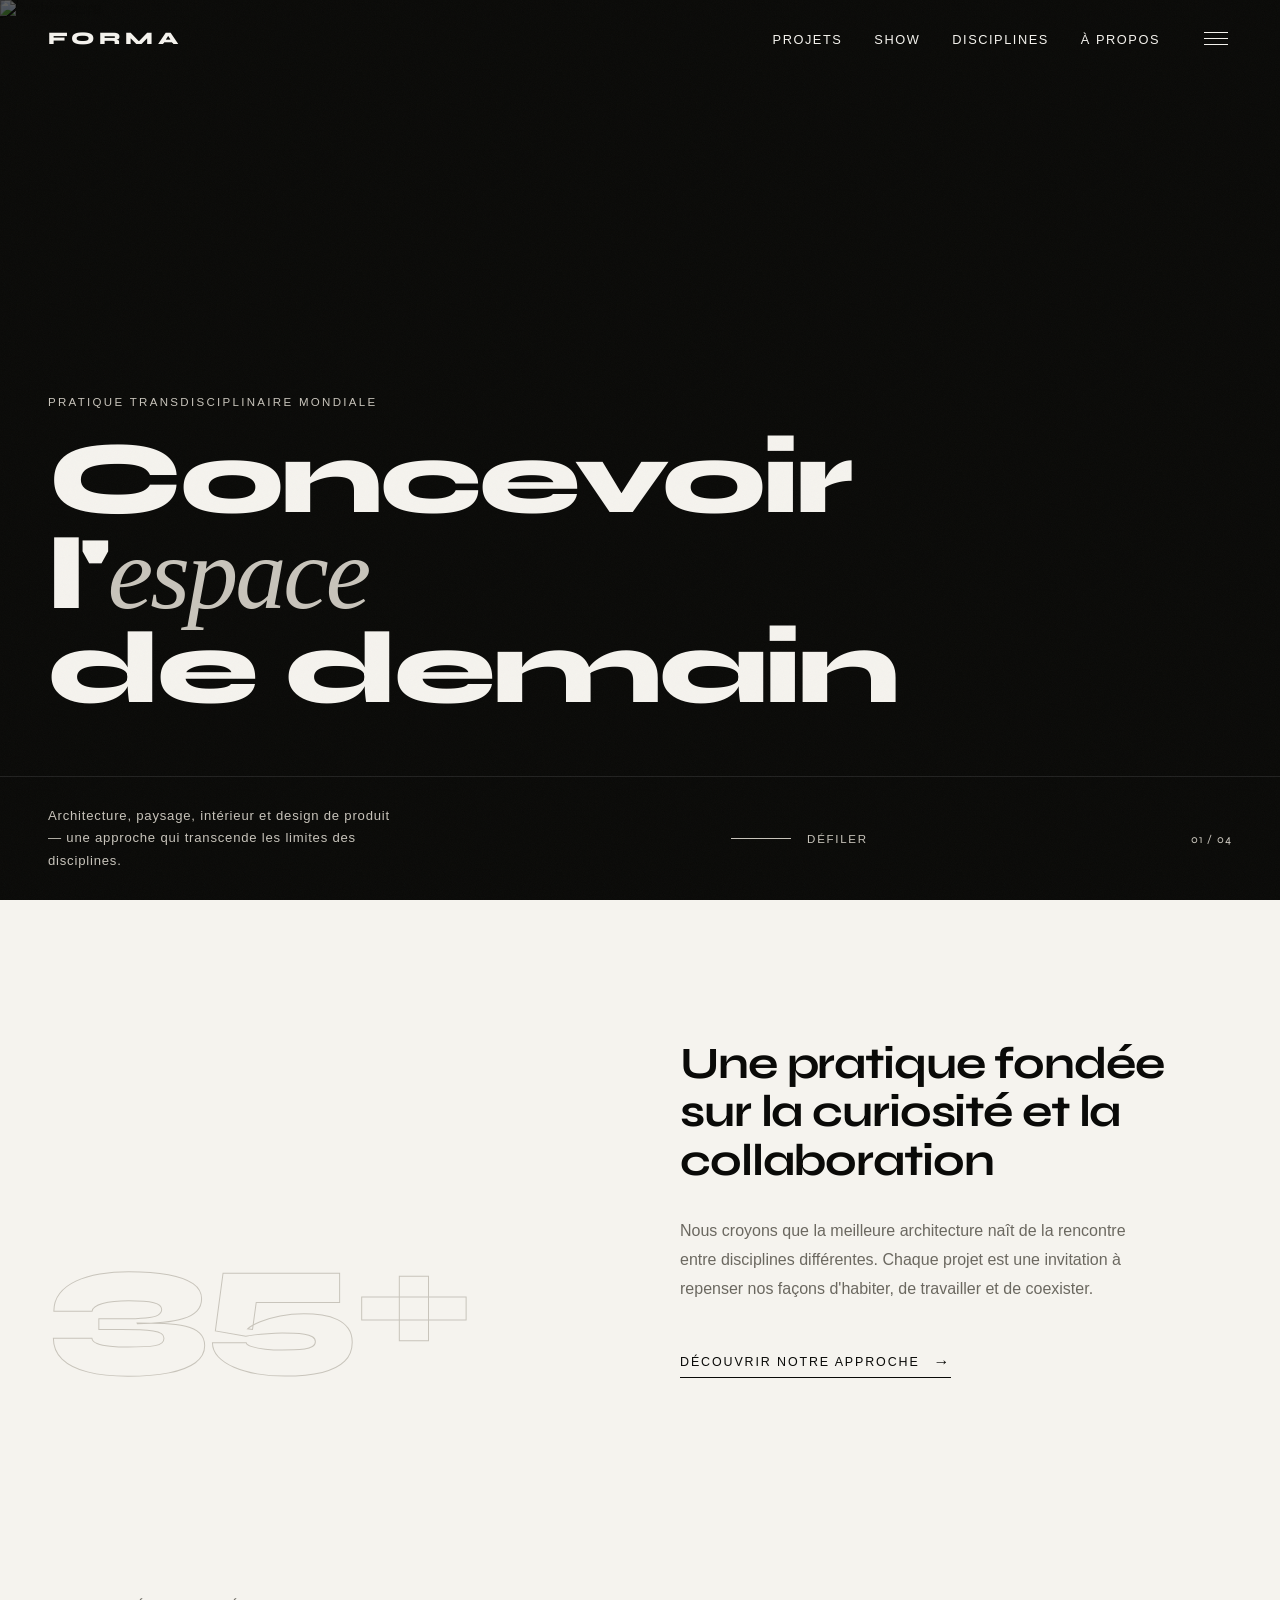
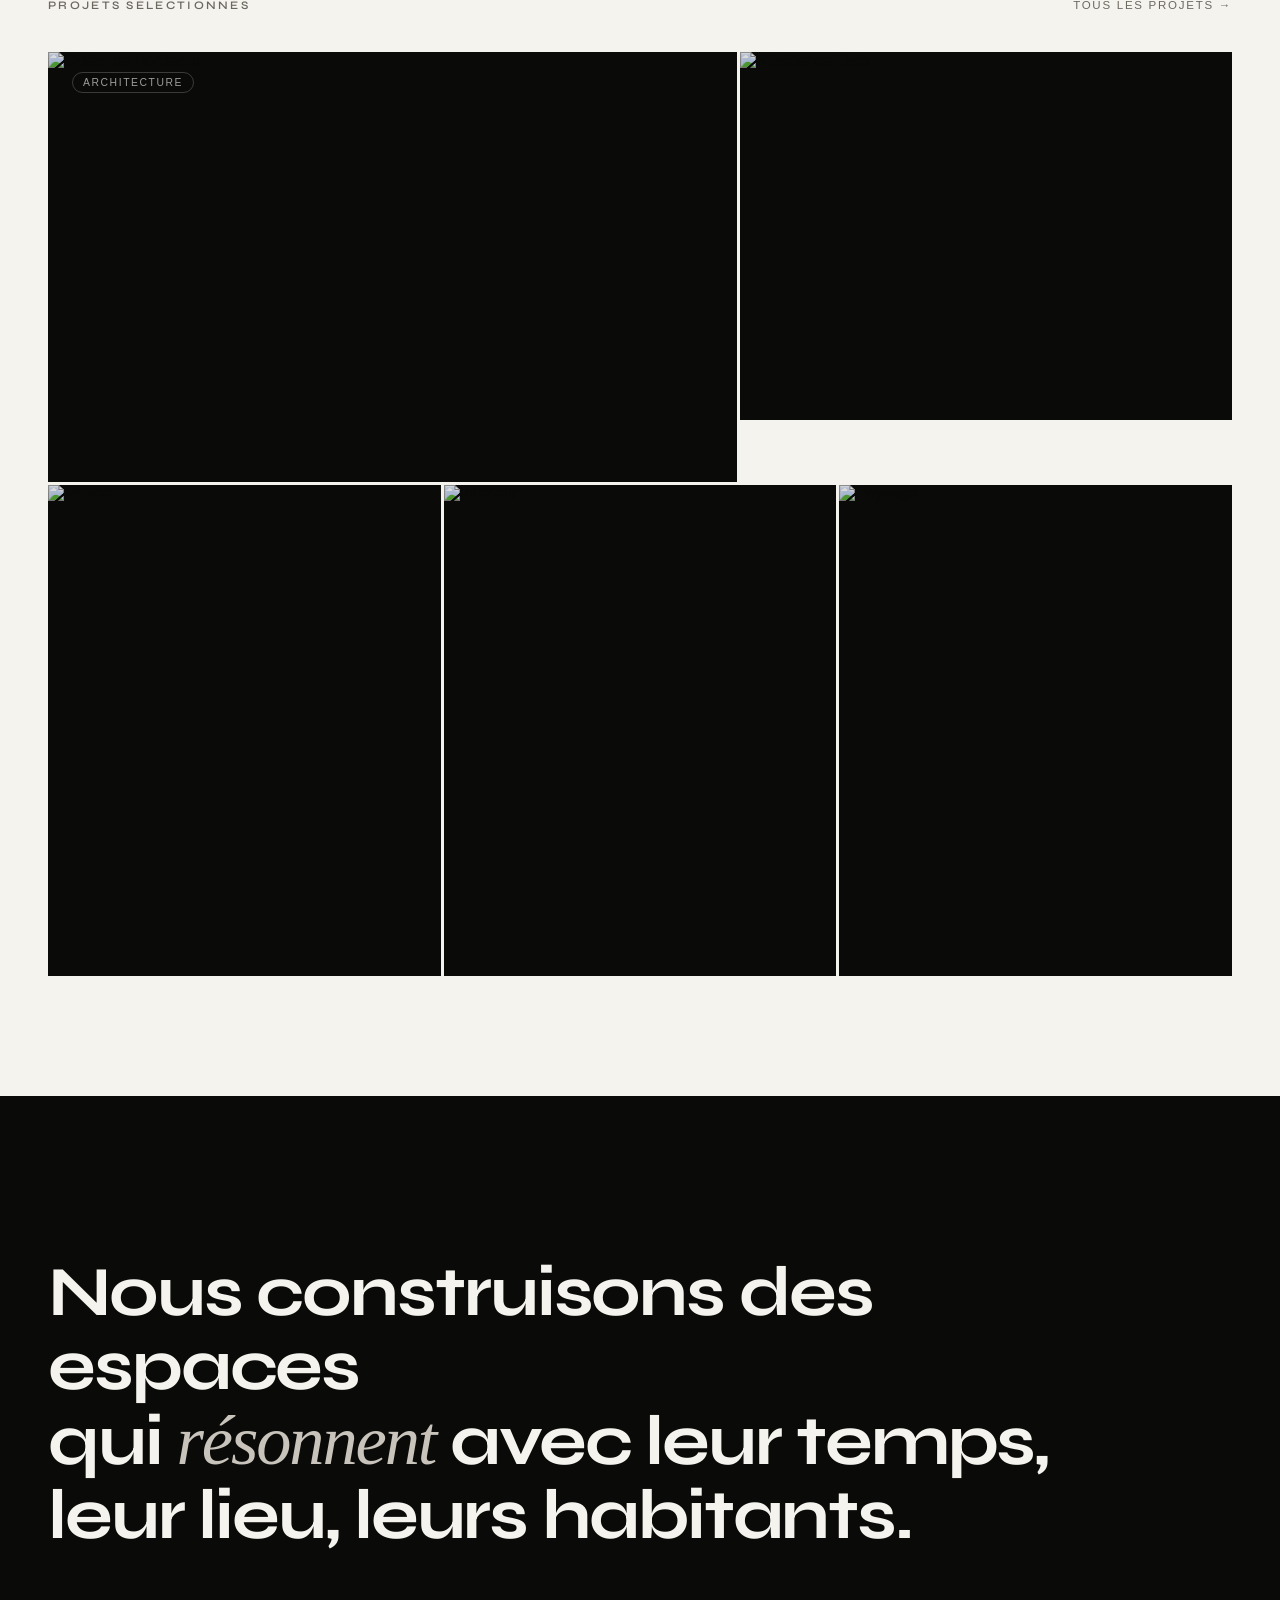
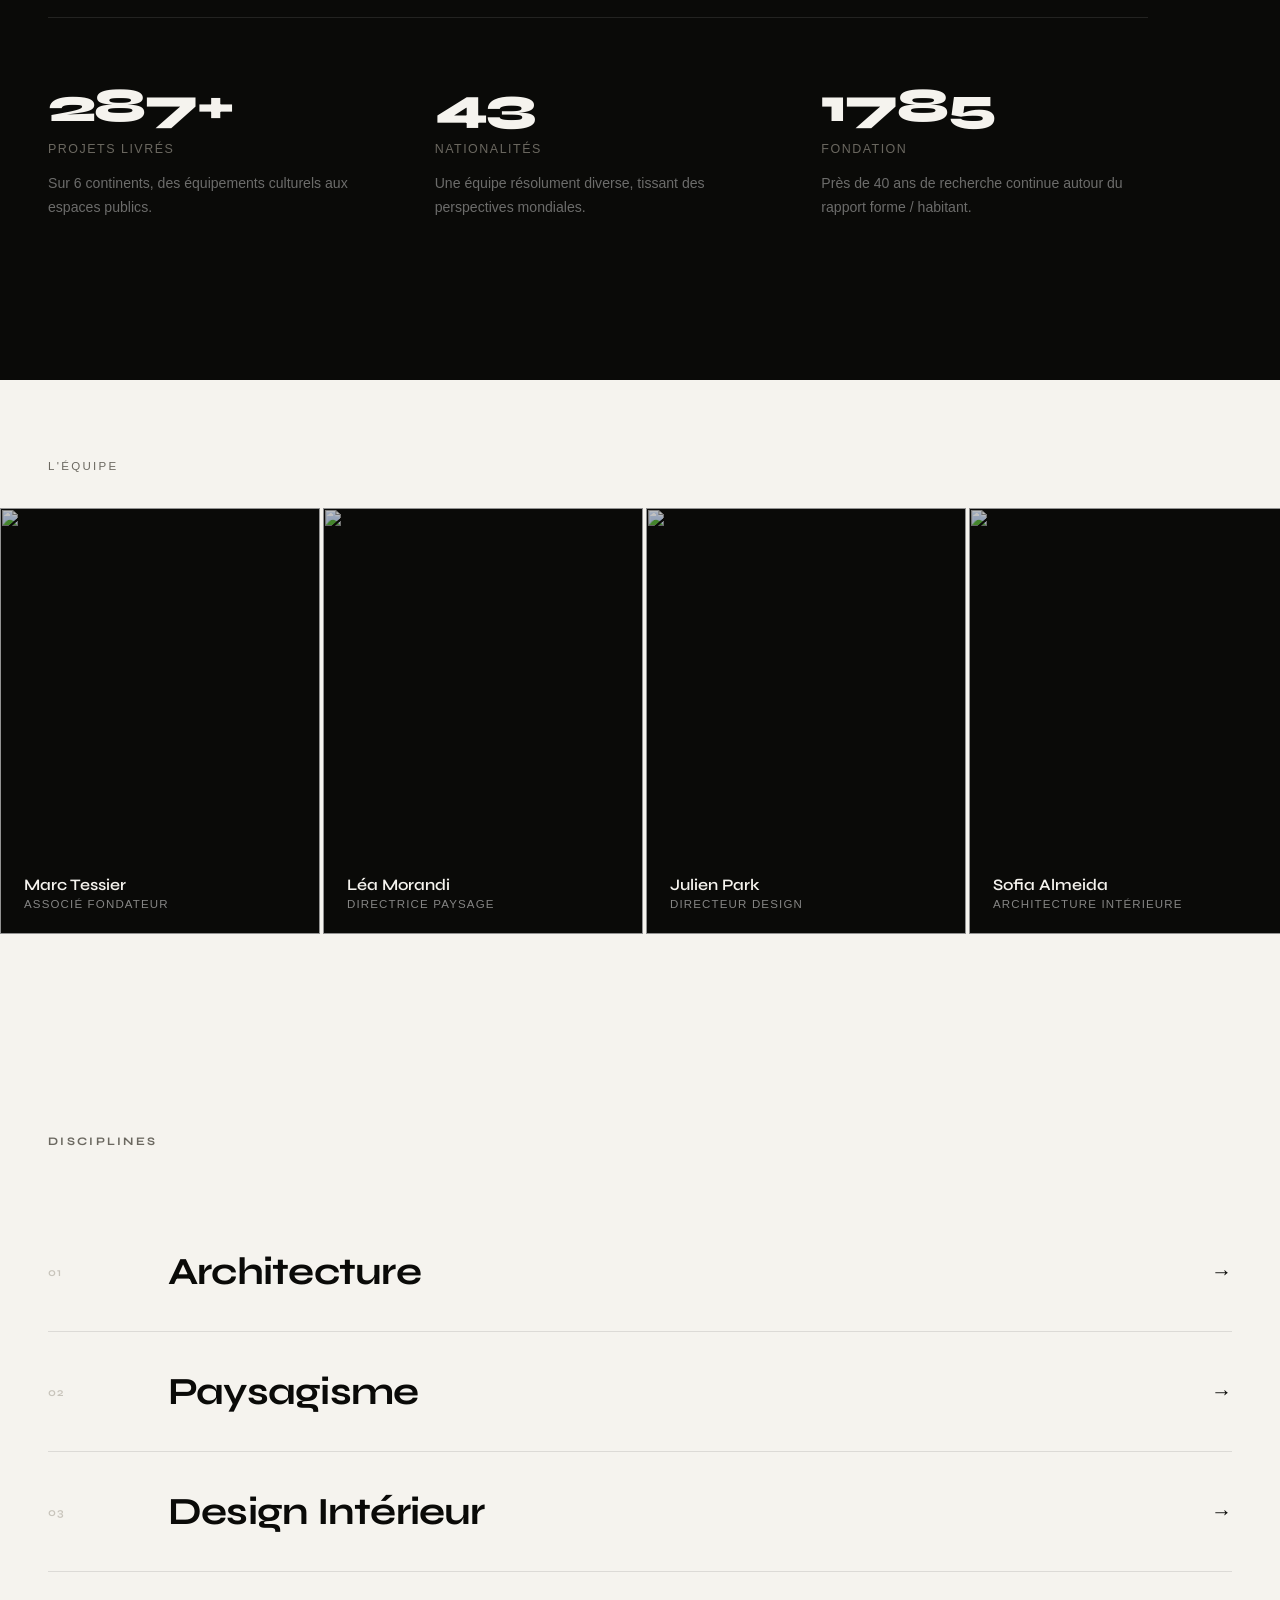
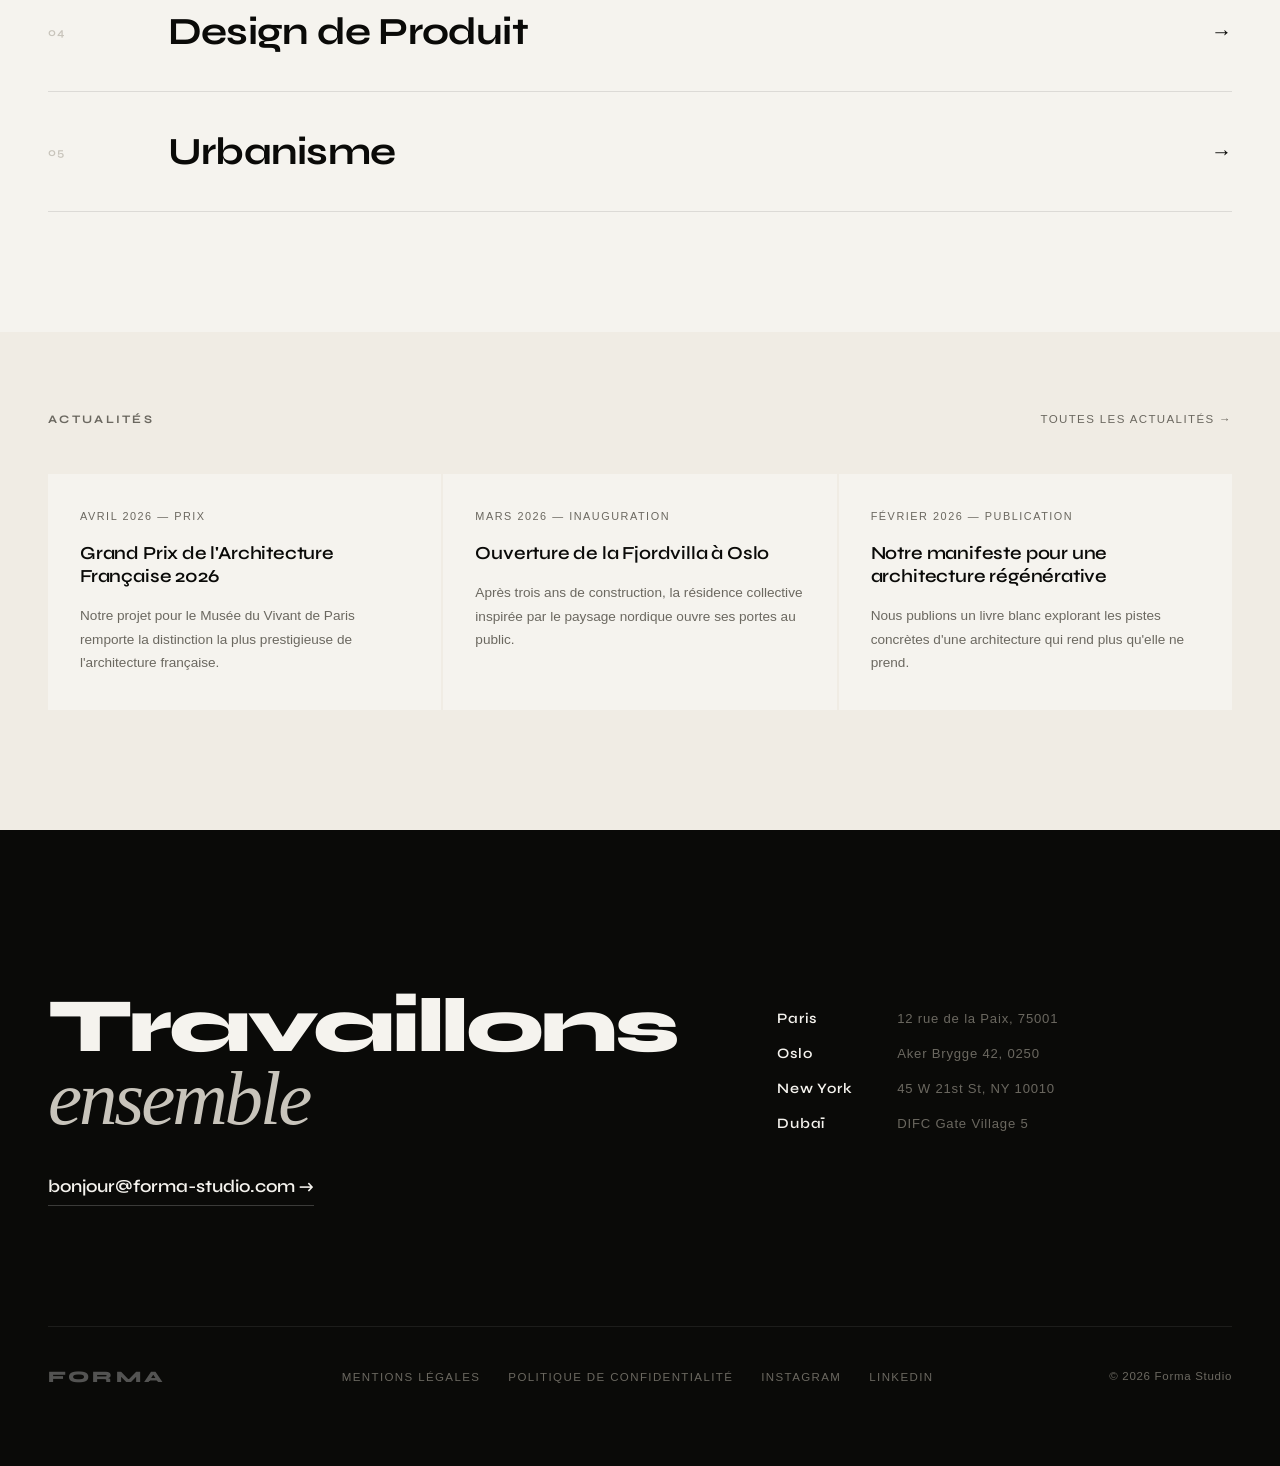
==== commit bbb51932: "Add files via upload" ====
--- a/index.html
+++ b/index.html
@@ -24,6 +24,7 @@
   <div class="nav-right">
     <ul class="nav-links" id="navLinks">
       <li><a href="projets.html">Projets</a></li>
+      <li><a href="show.html">Show</a></li>
       <li><a href="disciplines.html">Disciplines</a></li>
       <li><a href="apropos.html">À Propos</a></li>
     </ul>
@@ -37,6 +38,7 @@
 <div class="fullmenu" id="fullmenu">
   <ul class="fullmenu-nav">
     <li><a href="projets.html">Projets</a></li>
+    <li><a href="show.html">Show</a></li>
     <li><a href="disciplines.html">Disciplines</a></li>
     <li><a href="apropos.html">À Propos</a></li>
     <li><a href="actualites.html">Actualités</a></li>
--- a/styles.css
+++ b/styles.css
@@ -246,9 +246,10 @@
   height: 100%;
   object-fit: cover;
   opacity: 0;
-  transition: opacity 1.2s ease;
   position: absolute;
   inset: 0;
+  clip-path: inset(0 0 100% 0);
+  animation: slideImage 1.5s cubic-bezier(0.25, 0.46, 0.45, 0.94) 0s forwards;
 }
 
 .hero-bg-img.active { opacity: 0.35; }
@@ -281,8 +282,8 @@
   letter-spacing: -0.03em;
   color: var(--white);
   opacity: 0;
-  transform: translateY(30px);
-  animation: fadeUp 1s ease 0.5s forwards;
+  transform: translateY(-60px);
+  animation: slideDown 1.2s cubic-bezier(0.25, 0.46, 0.45, 0.94) 0.3s forwards;
 }
 
 .hero-title em {
@@ -363,6 +364,7 @@
   background: var(--accent);
   overflow: hidden;
   padding: 14px 0;
+  display: none;
 }
 
 .ticker-inner {
@@ -963,6 +965,26 @@
   to { opacity: 1; transform: translateY(0); }
 }
 
+@keyframes slideDown {
+  0% {
+    opacity: 0;
+    transform: translateY(-60px);
+  }
+  100% {
+    opacity: 1;
+    transform: translateY(0);
+  }
+}
+
+@keyframes slideImage {
+  from {
+    clip-path: inset(0 0 100% 0);
+  }
+  to {
+    clip-path: inset(0 0 0 0);
+  }
+}
+
 /* HORIZONTAL SCROLL */
 .hscroll-section {
   padding: 80px 0;
@@ -1068,6 +1090,132 @@
   margin-bottom: 40px;
 }
 
+/* SHOW PAGE - HERO WITH BACKGROUND IMAGE */
+.show-hero {
+  height: 70vh;
+  position: relative;
+  display: flex;
+  align-items: center;
+  justify-content: center;
+  overflow: hidden;
+  margin-top: 80px;
+}
+
+.show-bg {
+  position: absolute;
+  inset: 0;
+  background-image: url('https://images.unsplash.com/photo-1487958449943-2429e8be8625?w=1800&q=80');
+  background-size: cover;
+  background-position: center;
+  background-attachment: fixed;
+  z-index: 0;
+  filter: brightness(0.5);
+}
+
+.show-content {
+  position: relative;
+  z-index: 1;
+  text-align: center;
+  color: var(--white);
+  pointer-events: none;
+}
+
+.show-content h1 {
+  font-family: var(--font-display);
+  font-size: clamp(2.5rem, 6vw, 5rem);
+  font-weight: 800;
+  line-height: 1.1;
+  letter-spacing: -0.03em;
+  margin-bottom: 24px;
+  opacity: 0;
+  transform: translateY(40px);
+  animation: fadeUp 0.9s cubic-bezier(0.16,1,0.3,1) 0.2s forwards;
+}
+
+.show-content h1 em {
+  font-style: italic;
+  font-family: var(--font-serif);
+  font-weight: 400;
+  color: var(--warm-gray);
+}
+
+.show-content p {
+  font-size: 1.1rem;
+  letter-spacing: 0.05em;
+  color: var(--warm-gray);
+  max-width: 500px;
+  margin: 0 auto;
+  opacity: 0;
+  transform: translateY(40px);
+  animation: fadeUp 0.9s cubic-bezier(0.16,1,0.3,1) 0.4s forwards;
+}
+
+/* GALLERY SECTION */
+.show-gallery {
+  padding: 120px 48px;
+}
+
+.gallery-grid {
+  display: grid;
+  grid-template-columns: repeat(auto-fit, minmax(300px, 1fr));
+  gap: 24px;
+  width: 100%;
+  max-width: 1400px;
+  margin: 0 auto;
+}
+
+.gallery-item {
+  position: relative;
+  overflow: hidden;
+  aspect-ratio: 1/1;
+  background: var(--black);
+  cursor: none;
+}
+
+.gallery-item img {
+  width: 100%;
+  height: 100%;
+  object-fit: cover;
+  transition: transform 0.8s cubic-bezier(0.16, 1, 0.3, 1), opacity 0.4s;
+  opacity: 0.85;
+}
+
+.gallery-item:hover img {
+  transform: scale(1.08);
+  opacity: 1;
+}
+
+.gallery-overlay {
+  position: absolute;
+  inset: 0;
+  background: linear-gradient(135deg, rgba(0,0,0,0.3) 0%, rgba(0,0,0,0.8) 100%);
+  display: flex;
+  flex-direction: column;
+  justify-content: flex-end;
+  padding: 32px 24px;
+  opacity: 0;
+  transition: opacity 0.4s ease;
+}
+
+.gallery-item:hover .gallery-overlay {
+  opacity: 1;
+}
+
+.gallery-overlay h3 {
+  font-family: var(--font-display);
+  font-size: 1.3rem;
+  font-weight: 600;
+  color: var(--white);
+  margin-bottom: 8px;
+  letter-spacing: -0.01em;
+}
+
+.gallery-overlay p {
+  font-size: 0.9rem;
+  color: var(--warm-gray);
+  letter-spacing: 0.05em;
+}
+
 /* RESPONSIVE */
 @media (max-width: 900px) {
   nav { padding: 24px 24px; }
